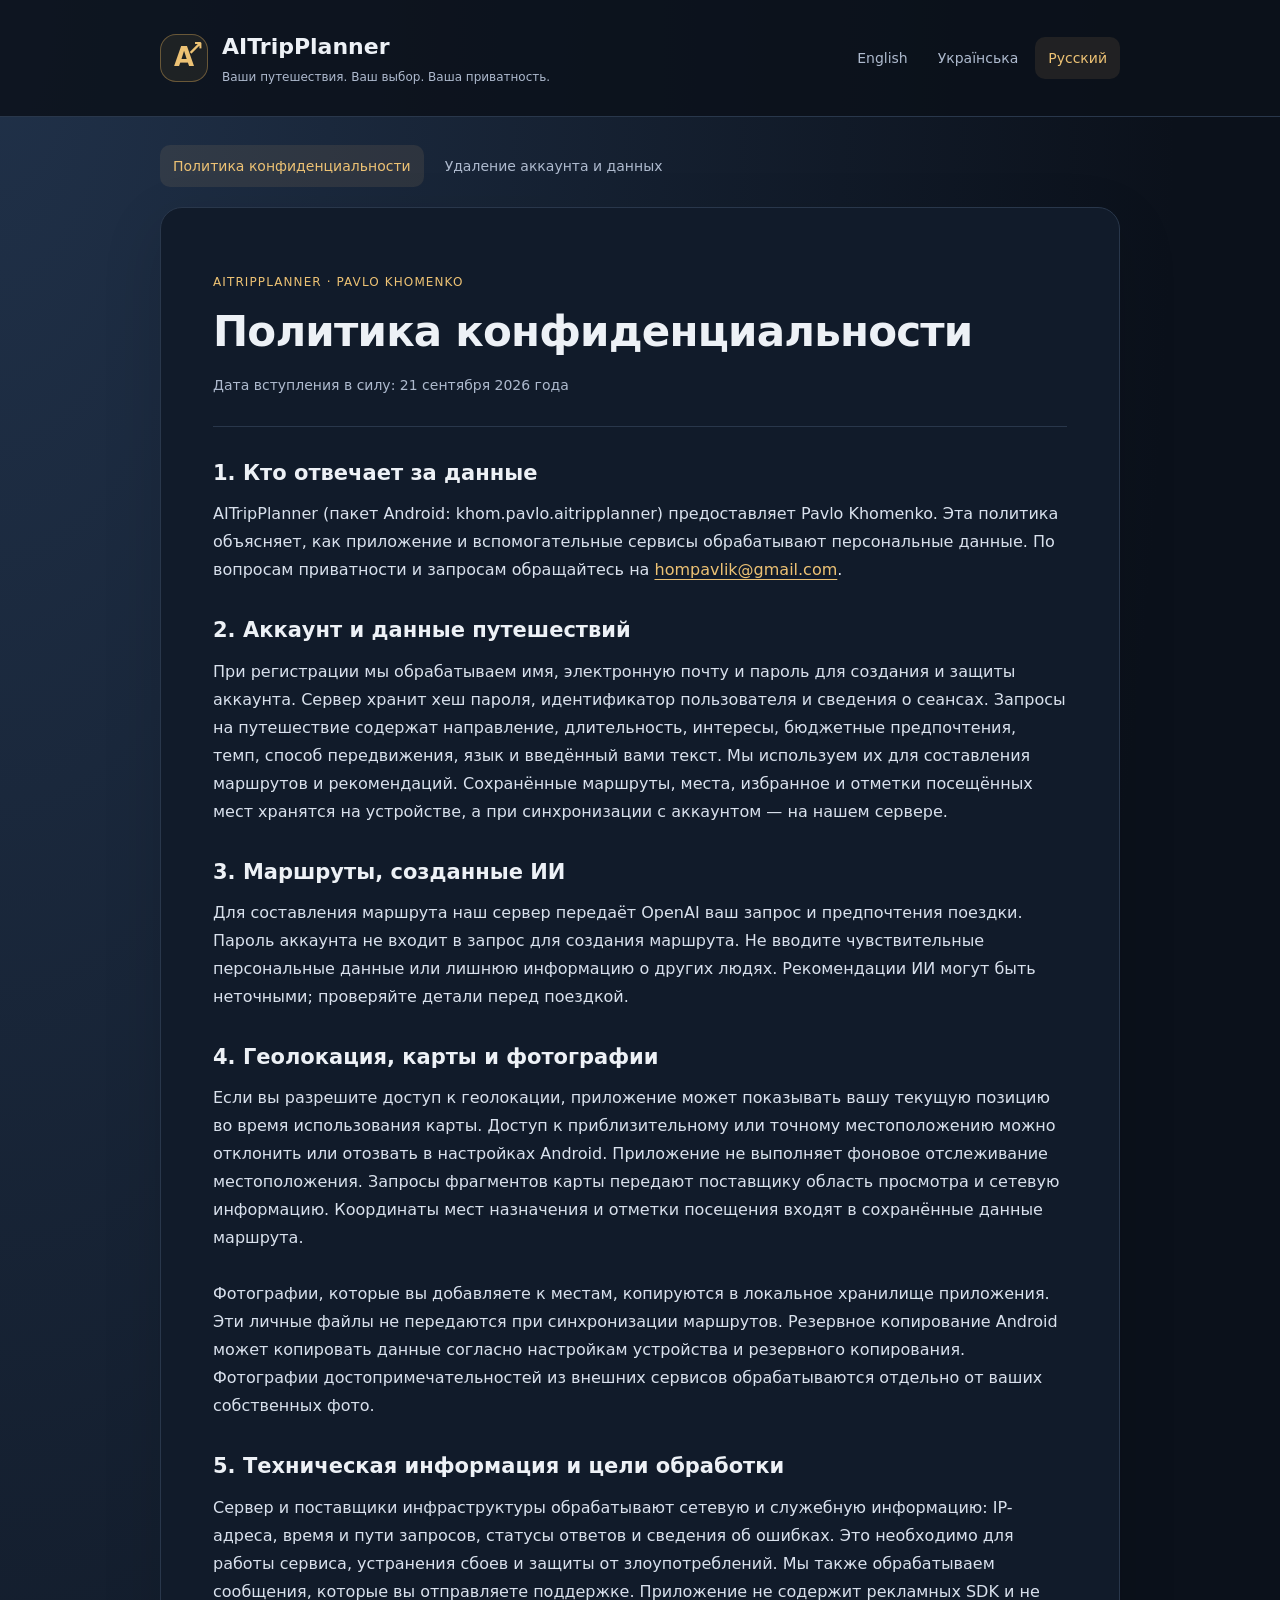
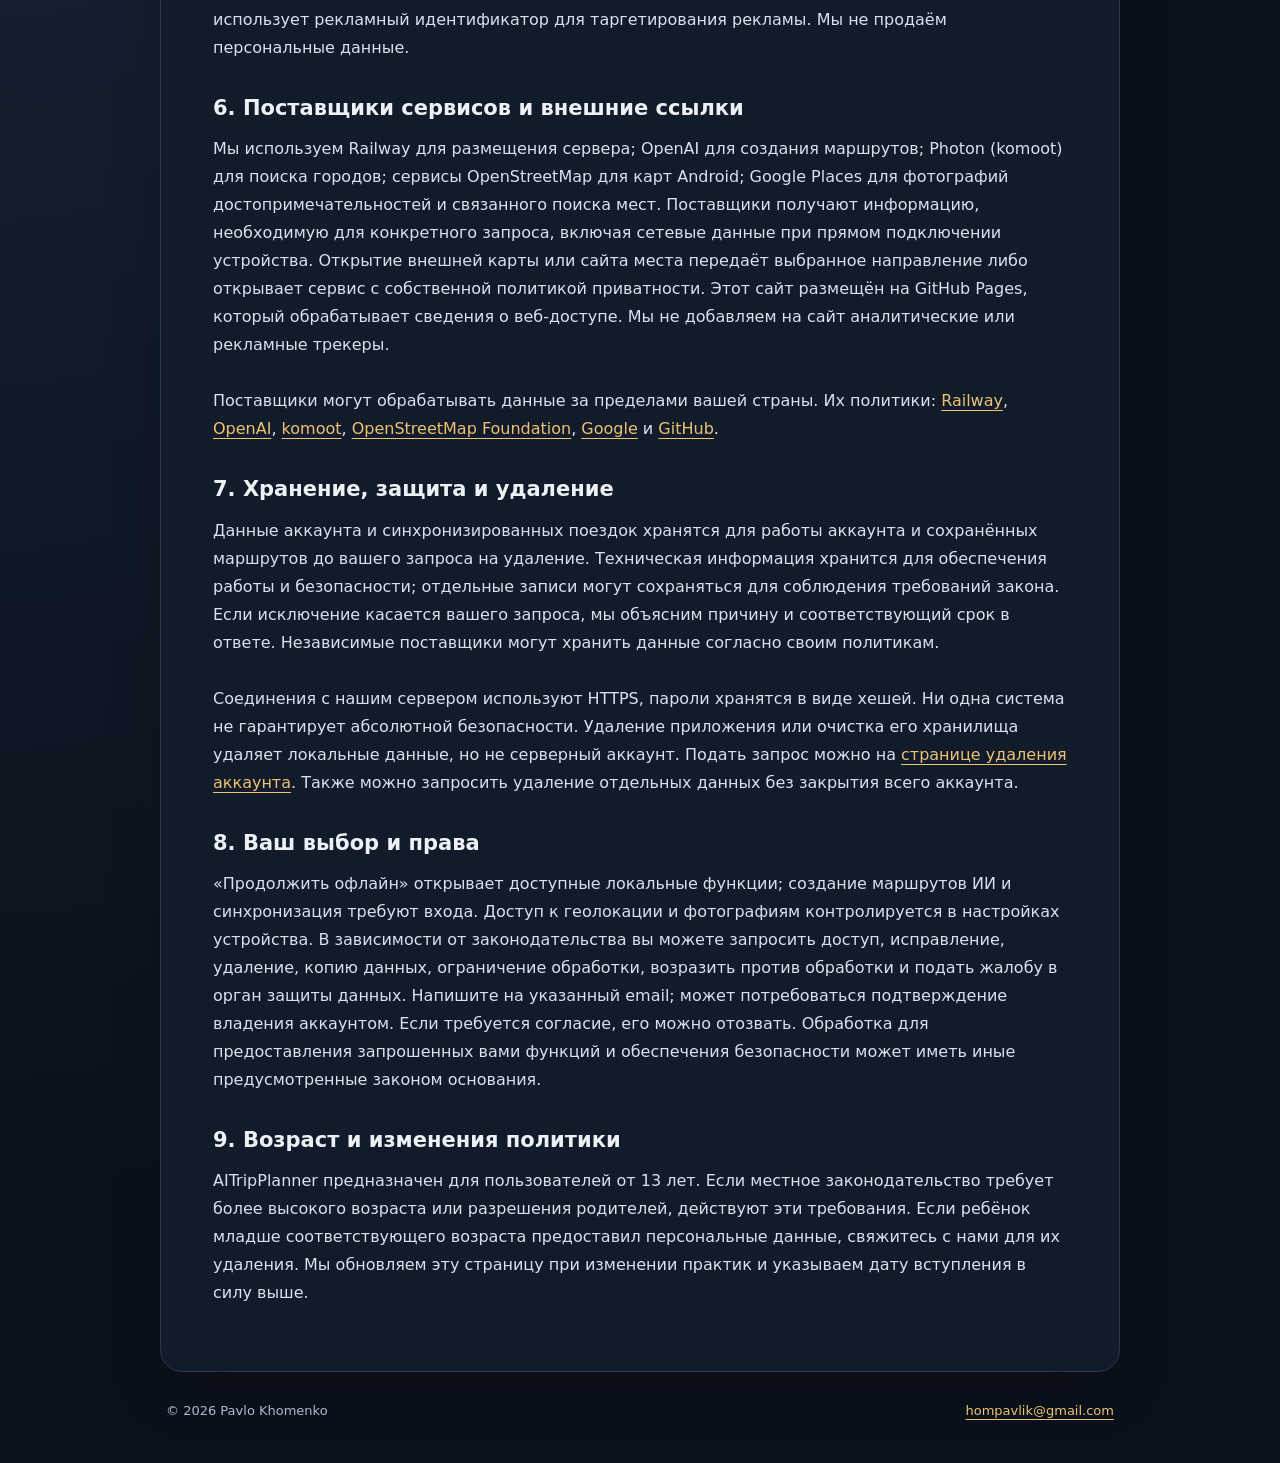
==== privacy-ru.html @ bec76283 "Add AITripPlanner privacy and account deletion pages in three languages" ====
<!doctype html>
<html lang="ru">
<head>
<meta charset="utf-8">
<meta name="viewport" content="width=device-width,initial-scale=1">
<title>Политика конфиденциальности — AITripPlanner</title>
<meta name="description" content="Политика конфиденциальности — AITripPlanner, Pavlo Khomenko.">
<link rel="stylesheet" href="styles.css">
<link rel="alternate" hreflang="en" href="index.html">
<link rel="alternate" hreflang="uk" href="privacy-uk.html">
<link rel="alternate" hreflang="ru" href="privacy-ru.html">
</head>
<body>
<header class="header"><div class="container">
<a class="brand" href="privacy-ru.html"><span class="brand-mark" aria-hidden="true">A<span>↗</span></span><span>AITripPlanner<small>Ваши путешествия. Ваш выбор. Ваша приватность.</small></span></a>
<nav class="languages" aria-label="Language"><a href="index.html" lang="en" >English</a><a href="privacy-uk.html" lang="uk" >Українська</a><a href="privacy-ru.html" lang="ru" aria-current="page">Русский</a></nav>
</div></header>
<main class="container">
<nav class="documents" aria-label="Документы"><a href="privacy-ru.html" aria-current="page">Политика конфиденциальности</a><a href="delete-account-ru.html" >Удаление аккаунта и данных</a></nav>
<article>
<p class="eyebrow">AITripPlanner · Pavlo Khomenko</p>
<h1>Политика конфиденциальности</h1><p class="date">Дата вступления в силу: 21 сентября 2026 года</p>

<section><h2>1. Кто отвечает за данные</h2><p>AITripPlanner (пакет Android: khom.pavlo.aitripplanner) предоставляет Pavlo Khomenko. Эта политика объясняет, как приложение и вспомогательные сервисы обрабатывают персональные данные. По вопросам приватности и запросам обращайтесь на <a href="mailto:hompavlik@gmail.com">hompavlik@gmail.com</a>.</p></section>
<section><h2>2. Аккаунт и данные путешествий</h2><p>При регистрации мы обрабатываем имя, электронную почту и пароль для создания и защиты аккаунта. Сервер хранит хеш пароля, идентификатор пользователя и сведения о сеансах. Запросы на путешествие содержат направление, длительность, интересы, бюджетные предпочтения, темп, способ передвижения, язык и введённый вами текст. Мы используем их для составления маршрутов и рекомендаций. Сохранённые маршруты, места, избранное и отметки посещённых мест хранятся на устройстве, а при синхронизации с аккаунтом — на нашем сервере.</p></section>
<section><h2>3. Маршруты, созданные ИИ</h2><p>Для составления маршрута наш сервер передаёт OpenAI ваш запрос и предпочтения поездки. Пароль аккаунта не входит в запрос для создания маршрута. Не вводите чувствительные персональные данные или лишнюю информацию о других людях. Рекомендации ИИ могут быть неточными; проверяйте детали перед поездкой.</p></section>
<section><h2>4. Геолокация, карты и фотографии</h2><p>Если вы разрешите доступ к геолокации, приложение может показывать вашу текущую позицию во время использования карты. Доступ к приблизительному или точному местоположению можно отклонить или отозвать в настройках Android. Приложение не выполняет фоновое отслеживание местоположения. Запросы фрагментов карты передают поставщику область просмотра и сетевую информацию. Координаты мест назначения и отметки посещения входят в сохранённые данные маршрута.<br><br>Фотографии, которые вы добавляете к местам, копируются в локальное хранилище приложения. Эти личные файлы не передаются при синхронизации маршрутов. Резервное копирование Android может копировать данные согласно настройкам устройства и резервного копирования. Фотографии достопримечательностей из внешних сервисов обрабатываются отдельно от ваших собственных фото.</p></section>
<section><h2>5. Техническая информация и цели обработки</h2><p>Сервер и поставщики инфраструктуры обрабатывают сетевую и служебную информацию: IP-адреса, время и пути запросов, статусы ответов и сведения об ошибках. Это необходимо для работы сервиса, устранения сбоев и защиты от злоупотреблений. Мы также обрабатываем сообщения, которые вы отправляете поддержке. Приложение не содержит рекламных SDK и не использует рекламный идентификатор для таргетирования рекламы. Мы не продаём персональные данные.</p></section>
<section><h2>6. Поставщики сервисов и внешние ссылки</h2><p>Мы используем Railway для размещения сервера; OpenAI для создания маршрутов; Photon (komoot) для поиска городов; сервисы OpenStreetMap для карт Android; Google Places для фотографий достопримечательностей и связанного поиска мест. Поставщики получают информацию, необходимую для конкретного запроса, включая сетевые данные при прямом подключении устройства. Открытие внешней карты или сайта места передаёт выбранное направление либо открывает сервис с собственной политикой приватности. Этот сайт размещён на GitHub Pages, который обрабатывает сведения о веб-доступе. Мы не добавляем на сайт аналитические или рекламные трекеры.<br><br>Поставщики могут обрабатывать данные за пределами вашей страны. Их политики: <a href="https://railway.com/legal/privacy">Railway</a>, <a href="https://openai.com/policies/privacy-policy/">OpenAI</a>, <a href="https://www.komoot.com/privacy">komoot</a>, <a href="https://osmfoundation.org/wiki/Privacy_Policy">OpenStreetMap Foundation</a>, <a href="https://policies.google.com/privacy">Google</a> и <a href="https://docs.github.com/en/site-policy/privacy-policies/github-general-privacy-statement">GitHub</a>.</p></section>
<section><h2>7. Хранение, защита и удаление</h2><p>Данные аккаунта и синхронизированных поездок хранятся для работы аккаунта и сохранённых маршрутов до вашего запроса на удаление. Техническая информация хранится для обеспечения работы и безопасности; отдельные записи могут сохраняться для соблюдения требований закона. Если исключение касается вашего запроса, мы объясним причину и соответствующий срок в ответе. Независимые поставщики могут хранить данные согласно своим политикам.<br><br>Соединения с нашим сервером используют HTTPS, пароли хранятся в виде хешей. Ни одна система не гарантирует абсолютной безопасности. Удаление приложения или очистка его хранилища удаляет локальные данные, но не серверный аккаунт. Подать запрос можно на <a href="delete-account-ru.html">странице удаления аккаунта</a>. Также можно запросить удаление отдельных данных без закрытия всего аккаунта.</p></section>
<section><h2>8. Ваш выбор и права</h2><p>«Продолжить офлайн» открывает доступные локальные функции; создание маршрутов ИИ и синхронизация требуют входа. Доступ к геолокации и фотографиям контролируется в настройках устройства. В зависимости от законодательства вы можете запросить доступ, исправление, удаление, копию данных, ограничение обработки, возразить против обработки и подать жалобу в орган защиты данных. Напишите на указанный email; может потребоваться подтверждение владения аккаунтом. Если требуется согласие, его можно отозвать. Обработка для предоставления запрошенных вами функций и обеспечения безопасности может иметь иные предусмотренные законом основания.</p></section>
<section><h2>9. Возраст и изменения политики</h2><p>AITripPlanner предназначен для пользователей от 13 лет. Если местное законодательство требует более высокого возраста или разрешения родителей, действуют эти требования. Если ребёнок младше соответствующего возраста предоставил персональные данные, свяжитесь с нами для их удаления. Мы обновляем эту страницу при изменении практик и указываем дату вступления в силу выше.</p></section>
</article>
<footer><span>© 2026 Pavlo Khomenko</span><a href="mailto:hompavlik@gmail.com">hompavlik@gmail.com</a></footer>
</main></body></html>
---- styles.css ----
:root{color-scheme:dark;--bg:#0b111b;--card:#111b2a;--text:#edf1f6;--muted:#aebace;--accent:#edc274;--border:#29374b}*{box-sizing:border-box}body{margin:0;background:radial-gradient(ellipse at top left,#203149 0,transparent 65%),var(--bg);color:var(--text);font:16px/1.75 system-ui,-apple-system,"Segoe UI",sans-serif}a{color:var(--accent);text-underline-offset:4px;overflow-wrap:anywhere}a:hover{color:#ffe3ac}a:focus-visible{outline:3px solid var(--accent);outline-offset:5px;border-radius:4px}.container{width:min(960px,calc(100% - 40px));margin:0 auto}.header{border-bottom:1px solid var(--border);background:#0b111bd9}.header .container{display:flex;align-items:center;justify-content:space-between;gap:24px;padding:28px 0}.brand{display:flex;align-items:center;gap:14px;color:var(--text);font-size:22px;font-weight:750;text-decoration:none}.brand small{display:block;color:var(--muted);font-size:12px;font-weight:400}.brand-mark{display:grid;place-content:center;position:relative;flex-shrink:0;width:48px;height:48px;border:1px solid #e3b15c60;border-radius:16px;background:#e3b15c15;color:var(--accent);font-size:26px}.brand-mark span{position:absolute;right:3px;top:-4px;font-size:20px}.languages{display:flex;flex-wrap:wrap;gap:4px}.languages a,.documents a{padding:9px 13px;border-radius:10px;color:var(--muted);text-decoration:none;font-size:14px}.languages [aria-current],.documents [aria-current]{background:#edc27418;color:var(--accent)}.documents{display:flex;flex-wrap:wrap;gap:8px;margin:28px 0 20px}article{padding:clamp(24px,5vw,52px);border:1px solid var(--border);border-radius:22px;background:var(--card);box-shadow:0 20px 60px #0002}.eyebrow{font-size:12px;letter-spacing:1.1px;color:var(--accent);text-transform:uppercase}h1{font-size:clamp(28px,4.5vw,42px);line-height:1.2;letter-spacing:-.8px;margin:14px 0 16px;overflow-wrap:anywhere}.date{font-size:14px;color:var(--muted);padding-bottom:28px;border-bottom:1px solid var(--border)}h2{font-size:21px;line-height:1.4;margin:32px 0 12px}p{margin:12px 0;color:#d9e1ed}.lead{font-size:19px}footer{display:flex;justify-content:space-between;flex-wrap:wrap;gap:8px;padding:28px 6px 40px;color:var(--muted);font-size:13px}@media(max-width:640px){.container{width:calc(100% - 24px)}.header .container{align-items:flex-start;flex-direction:column;gap:16px;padding:20px 4px}.brand small{font-size:11px}.documents{margin-top:18px}.documents a{font-size:13px}.languages a{padding:8px 10px}article{border-radius:16px}h2{font-size:19px}}@media print{:root{color-scheme:light}body,article,.header{background:white;color:black;box-shadow:none}p,h1,h2,.date,.eyebrow{color:black}.languages,.documents{display:none}article{border:0;padding:0}a{color:black}.container{width:100%}footer{padding-bottom:0}}
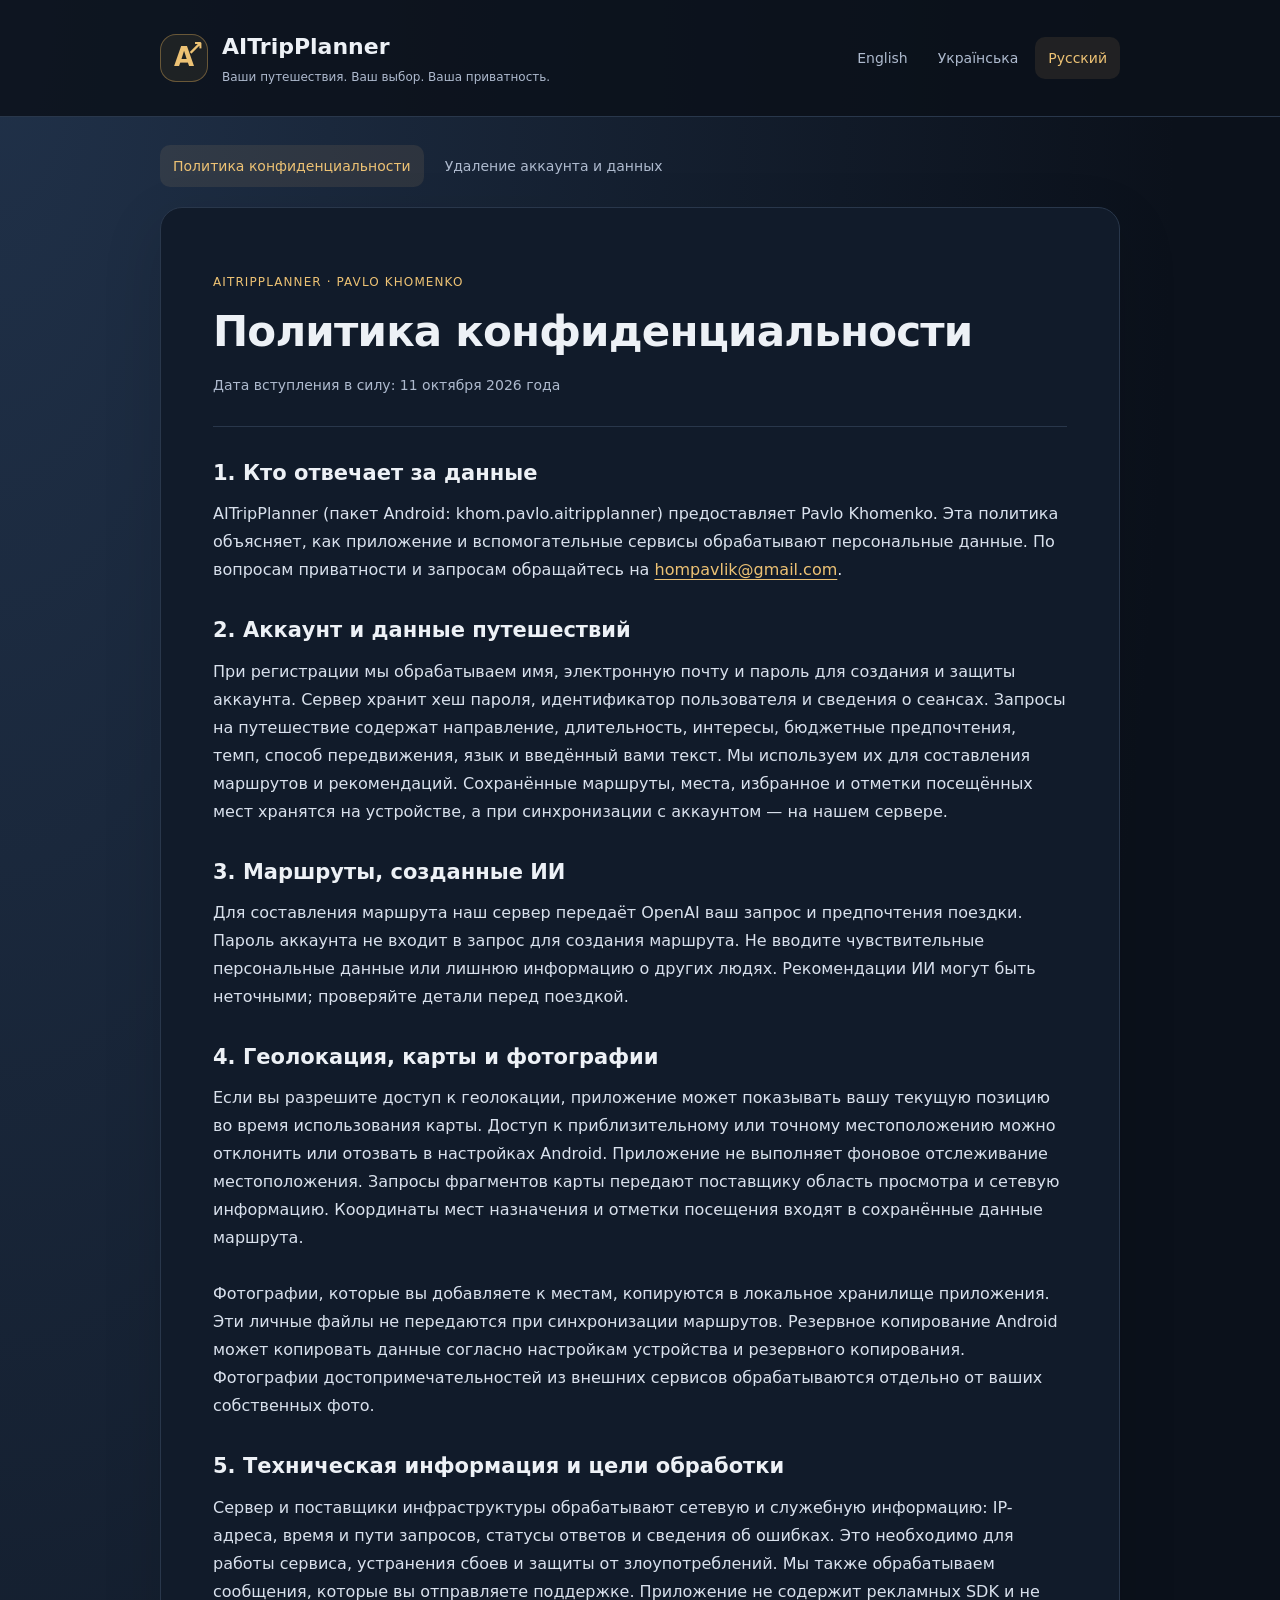
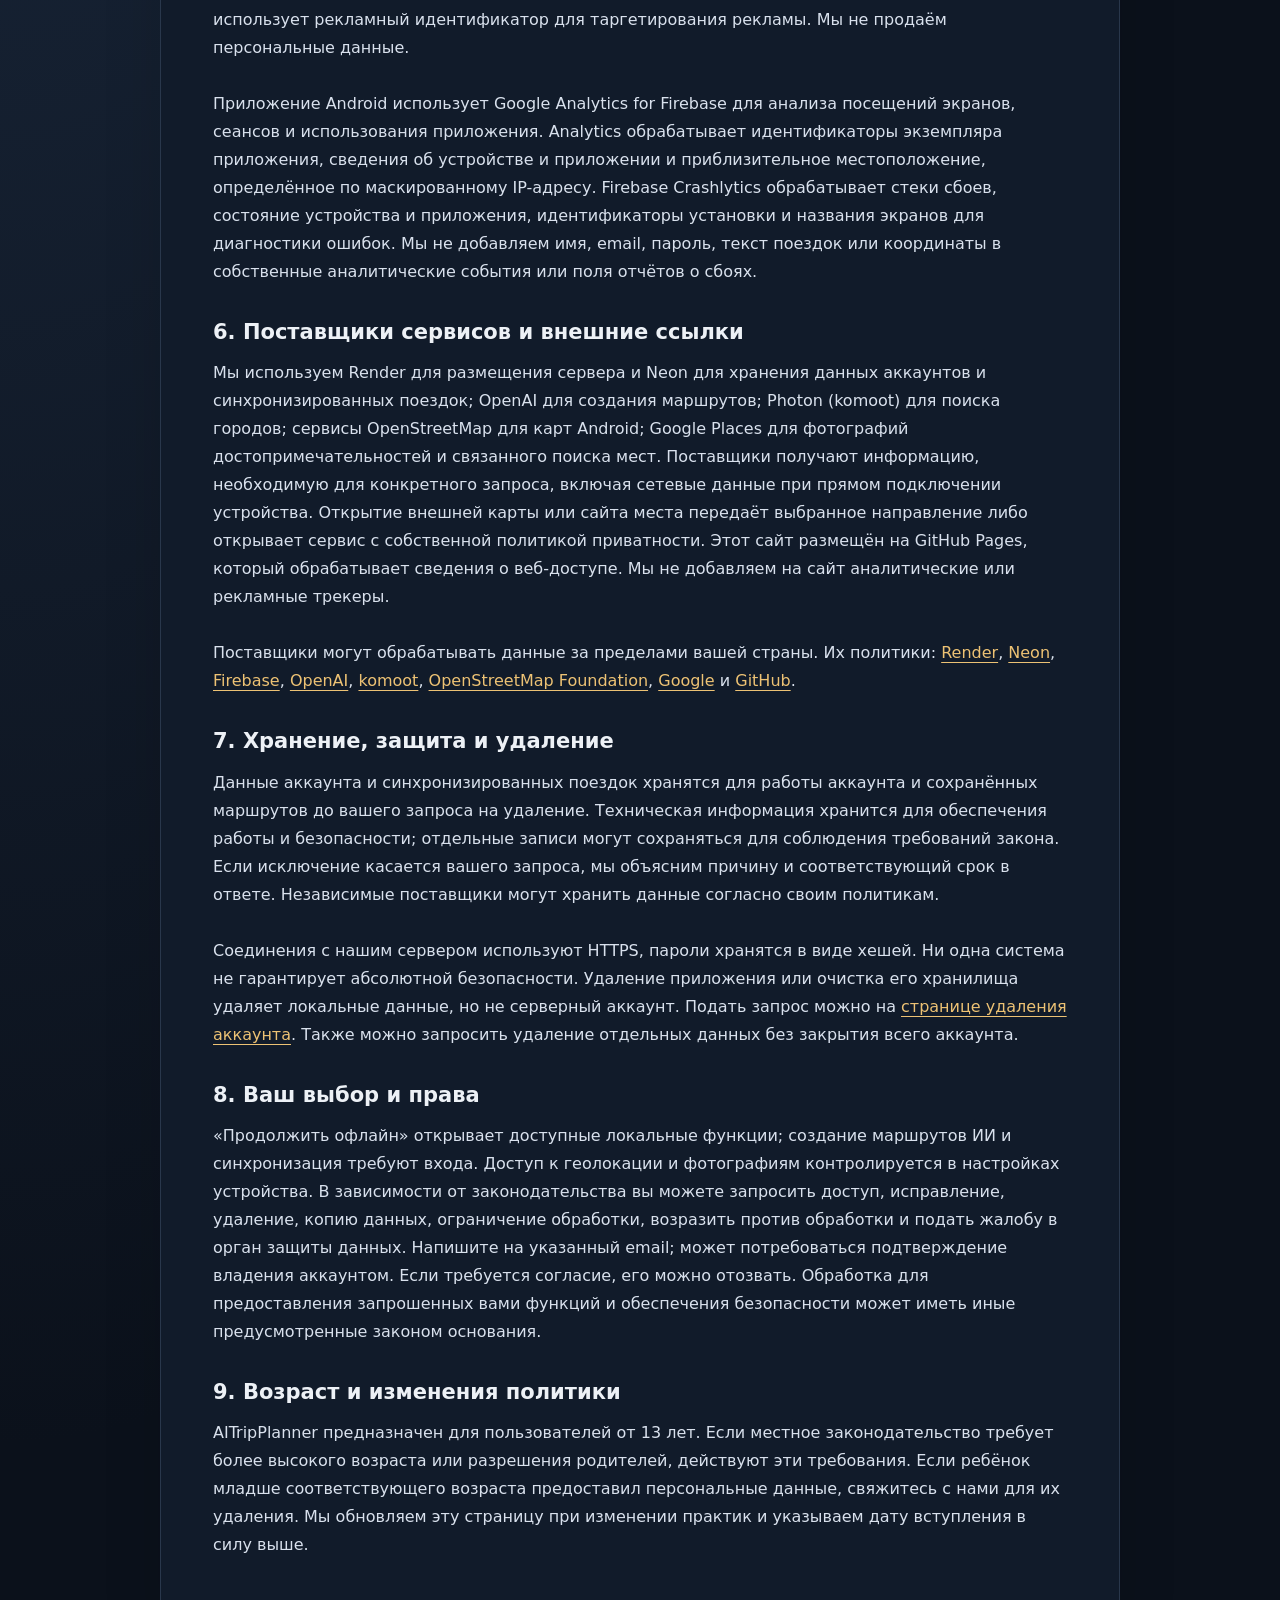
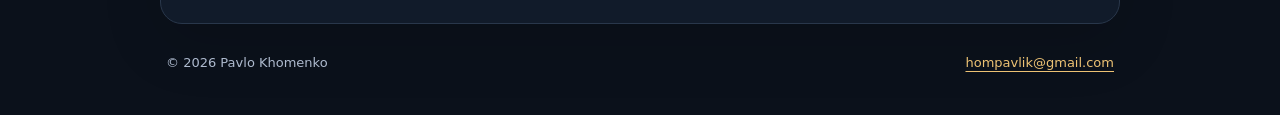
==== commit b45e6691: "Update privacy disclosures for Render, Neon and Firebase Replace Railway hosting references and desc" ====
--- a/privacy-ru.html
+++ b/privacy-ru.html
@@ -19,14 +19,14 @@
 <nav class="documents" aria-label="Документы"><a href="privacy-ru.html" aria-current="page">Политика конфиденциальности</a><a href="delete-account-ru.html" >Удаление аккаунта и данных</a></nav>
 <article>
 <p class="eyebrow">AITripPlanner · Pavlo Khomenko</p>
-<h1>Политика конфиденциальности</h1><p class="date">Дата вступления в силу: 21 сентября 2026 года</p>
+<h1>Политика конфиденциальности</h1><p class="date">Дата вступления в силу: 11 октября 2026 года</p>
 
 <section><h2>1. Кто отвечает за данные</h2><p>AITripPlanner (пакет Android: khom.pavlo.aitripplanner) предоставляет Pavlo Khomenko. Эта политика объясняет, как приложение и вспомогательные сервисы обрабатывают персональные данные. По вопросам приватности и запросам обращайтесь на <a href="mailto:hompavlik@gmail.com">hompavlik@gmail.com</a>.</p></section>
 <section><h2>2. Аккаунт и данные путешествий</h2><p>При регистрации мы обрабатываем имя, электронную почту и пароль для создания и защиты аккаунта. Сервер хранит хеш пароля, идентификатор пользователя и сведения о сеансах. Запросы на путешествие содержат направление, длительность, интересы, бюджетные предпочтения, темп, способ передвижения, язык и введённый вами текст. Мы используем их для составления маршрутов и рекомендаций. Сохранённые маршруты, места, избранное и отметки посещённых мест хранятся на устройстве, а при синхронизации с аккаунтом — на нашем сервере.</p></section>
 <section><h2>3. Маршруты, созданные ИИ</h2><p>Для составления маршрута наш сервер передаёт OpenAI ваш запрос и предпочтения поездки. Пароль аккаунта не входит в запрос для создания маршрута. Не вводите чувствительные персональные данные или лишнюю информацию о других людях. Рекомендации ИИ могут быть неточными; проверяйте детали перед поездкой.</p></section>
 <section><h2>4. Геолокация, карты и фотографии</h2><p>Если вы разрешите доступ к геолокации, приложение может показывать вашу текущую позицию во время использования карты. Доступ к приблизительному или точному местоположению можно отклонить или отозвать в настройках Android. Приложение не выполняет фоновое отслеживание местоположения. Запросы фрагментов карты передают поставщику область просмотра и сетевую информацию. Координаты мест назначения и отметки посещения входят в сохранённые данные маршрута.<br><br>Фотографии, которые вы добавляете к местам, копируются в локальное хранилище приложения. Эти личные файлы не передаются при синхронизации маршрутов. Резервное копирование Android может копировать данные согласно настройкам устройства и резервного копирования. Фотографии достопримечательностей из внешних сервисов обрабатываются отдельно от ваших собственных фото.</p></section>
-<section><h2>5. Техническая информация и цели обработки</h2><p>Сервер и поставщики инфраструктуры обрабатывают сетевую и служебную информацию: IP-адреса, время и пути запросов, статусы ответов и сведения об ошибках. Это необходимо для работы сервиса, устранения сбоев и защиты от злоупотреблений. Мы также обрабатываем сообщения, которые вы отправляете поддержке. Приложение не содержит рекламных SDK и не использует рекламный идентификатор для таргетирования рекламы. Мы не продаём персональные данные.</p></section>
-<section><h2>6. Поставщики сервисов и внешние ссылки</h2><p>Мы используем Railway для размещения сервера; OpenAI для создания маршрутов; Photon (komoot) для поиска городов; сервисы OpenStreetMap для карт Android; Google Places для фотографий достопримечательностей и связанного поиска мест. Поставщики получают информацию, необходимую для конкретного запроса, включая сетевые данные при прямом подключении устройства. Открытие внешней карты или сайта места передаёт выбранное направление либо открывает сервис с собственной политикой приватности. Этот сайт размещён на GitHub Pages, который обрабатывает сведения о веб-доступе. Мы не добавляем на сайт аналитические или рекламные трекеры.<br><br>Поставщики могут обрабатывать данные за пределами вашей страны. Их политики: <a href="https://railway.com/legal/privacy">Railway</a>, <a href="https://openai.com/policies/privacy-policy/">OpenAI</a>, <a href="https://www.komoot.com/privacy">komoot</a>, <a href="https://osmfoundation.org/wiki/Privacy_Policy">OpenStreetMap Foundation</a>, <a href="https://policies.google.com/privacy">Google</a> и <a href="https://docs.github.com/en/site-policy/privacy-policies/github-general-privacy-statement">GitHub</a>.</p></section>
+<section><h2>5. Техническая информация и цели обработки</h2><p>Сервер и поставщики инфраструктуры обрабатывают сетевую и служебную информацию: IP-адреса, время и пути запросов, статусы ответов и сведения об ошибках. Это необходимо для работы сервиса, устранения сбоев и защиты от злоупотреблений. Мы также обрабатываем сообщения, которые вы отправляете поддержке. Приложение не содержит рекламных SDK и не использует рекламный идентификатор для таргетирования рекламы. Мы не продаём персональные данные.<br><br>Приложение Android использует Google Analytics for Firebase для анализа посещений экранов, сеансов и использования приложения. Analytics обрабатывает идентификаторы экземпляра приложения, сведения об устройстве и приложении и приблизительное местоположение, определённое по маскированному IP-адресу. Firebase Crashlytics обрабатывает стеки сбоев, состояние устройства и приложения, идентификаторы установки и названия экранов для диагностики ошибок. Мы не добавляем имя, email, пароль, текст поездок или координаты в собственные аналитические события или поля отчётов о сбоях.</p></section>
+<section><h2>6. Поставщики сервисов и внешние ссылки</h2><p>Мы используем Render для размещения сервера и Neon для хранения данных аккаунтов и синхронизированных поездок; OpenAI для создания маршрутов; Photon (komoot) для поиска городов; сервисы OpenStreetMap для карт Android; Google Places для фотографий достопримечательностей и связанного поиска мест. Поставщики получают информацию, необходимую для конкретного запроса, включая сетевые данные при прямом подключении устройства. Открытие внешней карты или сайта места передаёт выбранное направление либо открывает сервис с собственной политикой приватности. Этот сайт размещён на GitHub Pages, который обрабатывает сведения о веб-доступе. Мы не добавляем на сайт аналитические или рекламные трекеры.<br><br>Поставщики могут обрабатывать данные за пределами вашей страны. Их политики: <a href="https://render.com/privacy">Render</a>, <a href="https://neon.com/privacy-policy">Neon</a>, <a href="https://firebase.google.com/support/privacy">Firebase</a>, <a href="https://openai.com/policies/privacy-policy/">OpenAI</a>, <a href="https://www.komoot.com/privacy">komoot</a>, <a href="https://osmfoundation.org/wiki/Privacy_Policy">OpenStreetMap Foundation</a>, <a href="https://policies.google.com/privacy">Google</a> и <a href="https://docs.github.com/en/site-policy/privacy-policies/github-general-privacy-statement">GitHub</a>.</p></section>
 <section><h2>7. Хранение, защита и удаление</h2><p>Данные аккаунта и синхронизированных поездок хранятся для работы аккаунта и сохранённых маршрутов до вашего запроса на удаление. Техническая информация хранится для обеспечения работы и безопасности; отдельные записи могут сохраняться для соблюдения требований закона. Если исключение касается вашего запроса, мы объясним причину и соответствующий срок в ответе. Независимые поставщики могут хранить данные согласно своим политикам.<br><br>Соединения с нашим сервером используют HTTPS, пароли хранятся в виде хешей. Ни одна система не гарантирует абсолютной безопасности. Удаление приложения или очистка его хранилища удаляет локальные данные, но не серверный аккаунт. Подать запрос можно на <a href="delete-account-ru.html">странице удаления аккаунта</a>. Также можно запросить удаление отдельных данных без закрытия всего аккаунта.</p></section>
 <section><h2>8. Ваш выбор и права</h2><p>«Продолжить офлайн» открывает доступные локальные функции; создание маршрутов ИИ и синхронизация требуют входа. Доступ к геолокации и фотографиям контролируется в настройках устройства. В зависимости от законодательства вы можете запросить доступ, исправление, удаление, копию данных, ограничение обработки, возразить против обработки и подать жалобу в орган защиты данных. Напишите на указанный email; может потребоваться подтверждение владения аккаунтом. Если требуется согласие, его можно отозвать. Обработка для предоставления запрошенных вами функций и обеспечения безопасности может иметь иные предусмотренные законом основания.</p></section>
 <section><h2>9. Возраст и изменения политики</h2><p>AITripPlanner предназначен для пользователей от 13 лет. Если местное законодательство требует более высокого возраста или разрешения родителей, действуют эти требования. Если ребёнок младше соответствующего возраста предоставил персональные данные, свяжитесь с нами для их удаления. Мы обновляем эту страницу при изменении практик и указываем дату вступления в силу выше.</p></section>
